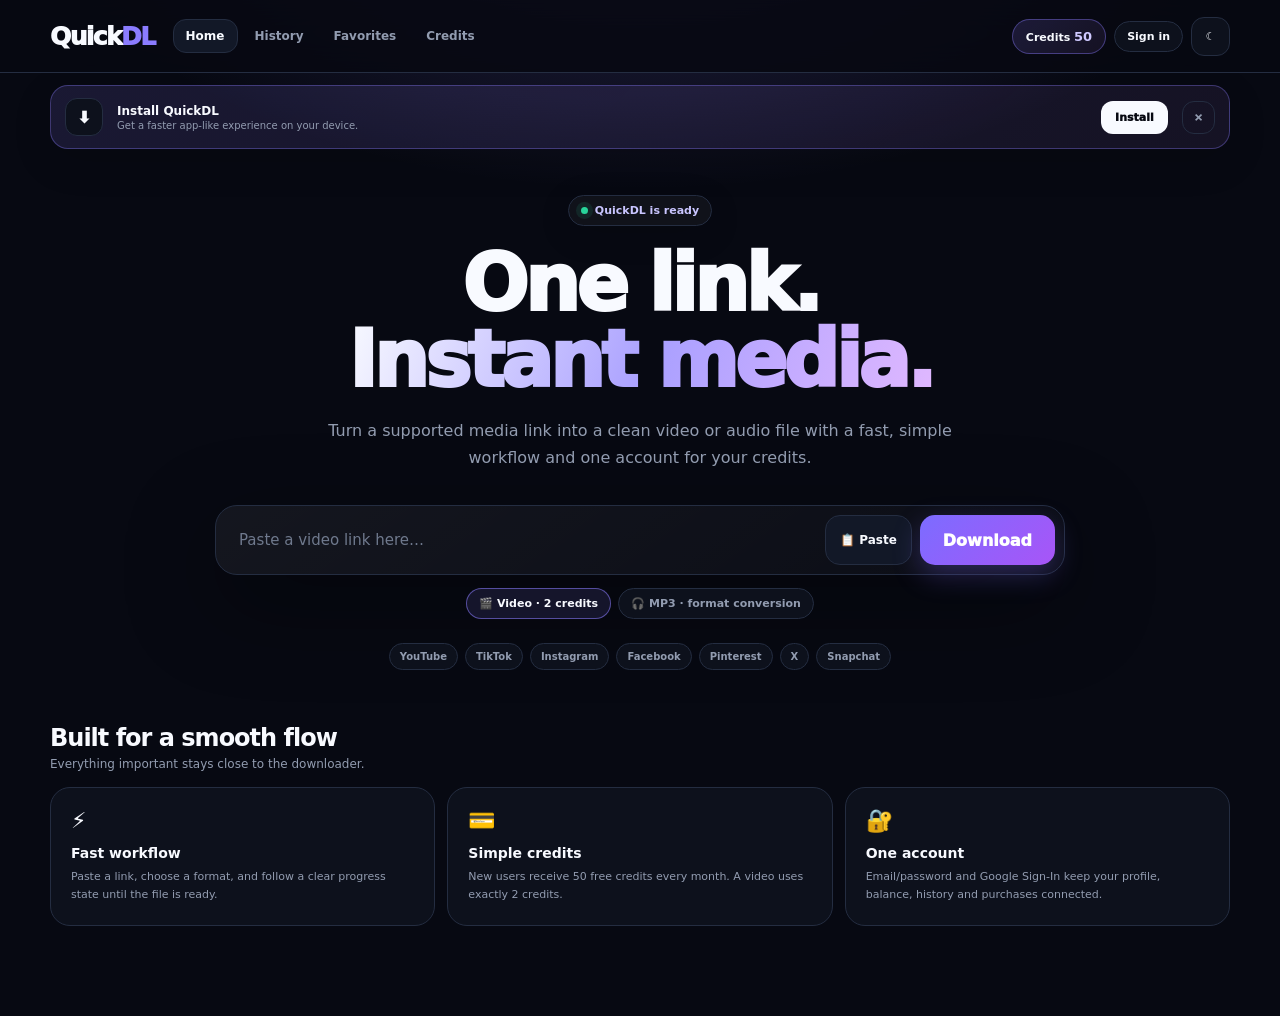
==== static/index.html @ 9063803c "Add files via upload" ====
<!doctype html>
<html lang="en">
<head>
<meta charset="utf-8">
<meta name="viewport" content="width=device-width,initial-scale=1,viewport-fit=cover">
<meta name="theme-color" content="#070912">
<meta name="color-scheme" content="dark light">
<meta name="description" content="QuickDL — fast media downloads with a simple monthly credit system.">
<link rel="manifest" href="/manifest.json"><link rel="icon" href="/static/icon-192.png">
<title>QuickDL — Media, simplified</title>
<style>
:root{--bg:#070912;--surface:#0d111c;--surface2:#121827;--surface3:#182034;--line:#242d41;--text:#f8faff;--muted:#929cb0;--accent:#8b7cff;--accent2:#c084fc;--good:#28d49a;--warn:#f4b740;--bad:#ff647c;--shadow:0 28px 90px rgba(0,0,0,.42);--radius:24px}
:root.light{--bg:#f5f7fc;--surface:#fff;--surface2:#f2f5fa;--surface3:#e8edf6;--line:#dce3ef;--text:#101522;--muted:#68758a;--shadow:0 25px 75px rgba(38,48,75,.13)}
*{box-sizing:border-box}html{scroll-behavior:smooth}body{margin:0;min-height:100vh;background:radial-gradient(900px 500px at 50% -160px,rgba(139,124,255,.28),transparent 70%),var(--bg);color:var(--text);font-family:Inter,ui-sans-serif,system-ui,-apple-system,BlinkMacSystemFont,"Segoe UI",sans-serif}button,input{font:inherit}button{cursor:pointer}a{color:inherit;text-decoration:none}.hidden{display:none!important}.wrap{width:min(1180px,calc(100% - 30px));margin:auto}
.header{position:sticky;top:0;z-index:80;border-bottom:1px solid var(--line);background:color-mix(in srgb,var(--bg) 88%,transparent);backdrop-filter:blur(22px)}.head{height:72px;display:flex;align-items:center;gap:18px}.brand{font-size:25px;font-weight:950;letter-spacing:-1.6px}.brand span{color:var(--accent)}.nav{display:flex;gap:4px}.nav button,.iconbtn{border:1px solid transparent;background:transparent;color:var(--muted);border-radius:13px;padding:9px 12px;font-size:12px;font-weight:850}.nav button:hover,.nav button.active{background:var(--surface2);border-color:var(--line);color:var(--text)}.headright{margin-left:auto;display:flex;align-items:center;gap:8px}.creditpill{border:1px solid rgba(139,124,255,.4);background:linear-gradient(135deg,rgba(139,124,255,.16),rgba(192,132,252,.08));padding:9px 13px;border-radius:999px;font-size:11px;font-weight:900}.creditpill b{font-size:13px;color:#cfc9ff}.accountchip,.theme{border:1px solid var(--line);background:var(--surface);color:var(--text);border-radius:999px;padding:8px 12px;font-size:11px;font-weight:900}.theme{width:39px;height:39px;border-radius:13px;padding:0}.avatar{width:26px;height:26px;border-radius:50%;object-fit:cover;vertical-align:middle;margin-right:5px}.menu{display:none}
main{padding:46px 0 90px}.view{display:none}.view.active{display:block}.hero{text-align:center;max-width:930px;margin:0 auto}.badge{display:inline-flex;align-items:center;gap:7px;padding:8px 12px;border:1px solid var(--line);border-radius:999px;background:rgba(255,255,255,.035);font-size:11px;font-weight:900;color:#c9c5ff;box-shadow:0 8px 35px rgba(0,0,0,.12)}.dot{width:7px;height:7px;border-radius:50%;background:var(--good);box-shadow:0 0 0 5px rgba(40,212,154,.1)}h1{font-size:clamp(43px,7vw,78px);line-height:.98;letter-spacing:-4px;margin:20px 0 18px;font-weight:950}.gradient{background:linear-gradient(110deg,var(--text),#aaa0ff 52%,#e0b8ff);-webkit-background-clip:text;background-clip:text;color:transparent}.hero p{max-width:700px;margin:0 auto;color:var(--muted);font-size:16px;line-height:1.7}.downbox{margin:34px auto 0;padding:9px;border:1px solid var(--line);border-radius:22px;background:linear-gradient(145deg,rgba(255,255,255,.055),rgba(255,255,255,.015));box-shadow:var(--shadow);display:flex;gap:8px;max-width:850px}.url{min-width:0;flex:1;border:0;outline:0;background:transparent;color:var(--text);padding:16px 14px;font-size:15px}.url::placeholder{color:#6f798d}.paste{border:1px solid var(--line);background:var(--surface2);color:var(--text);border-radius:15px;padding:0 14px;font-weight:850;font-size:12px}.download{border:0;color:#fff;border-radius:15px;padding:0 23px;font-weight:950;background:linear-gradient(135deg,#7c6cff,#a855f7);box-shadow:0 10px 28px rgba(124,108,255,.28)}.download:disabled{opacity:.5;cursor:not-allowed}.typebar{display:flex;justify-content:center;gap:7px;margin-top:13px}.type{border:1px solid var(--line);background:var(--surface);color:var(--muted);border-radius:999px;padding:8px 12px;font-size:11px;font-weight:850}.type.active{border-color:rgba(139,124,255,.55);color:var(--text);background:rgba(139,124,255,.12)}.platforms{display:flex;justify-content:center;flex-wrap:wrap;gap:7px;margin-top:24px}.platform{padding:7px 10px;border:1px solid var(--line);border-radius:999px;background:var(--surface);color:var(--muted);font-size:10px;font-weight:850}.announcement,.adcard{max-width:850px;margin:17px auto 0;border:1px solid var(--line);border-radius:18px;padding:13px 15px;background:var(--surface);font-size:12px;color:var(--muted)}.adcard a{font-weight:900;color:var(--accent)}
.status{max-width:850px;margin:22px auto 0;border:1px solid var(--line);background:var(--surface);border-radius:22px;padding:18px;text-align:left}.statusline{display:flex;justify-content:space-between;gap:12px}.statusline b{font-size:13px}.statusline span{color:var(--muted);font-size:11px}.bar{height:7px;background:var(--surface3);border-radius:99px;margin-top:14px;overflow:hidden}.bar i{display:block;height:100%;width:0;background:linear-gradient(90deg,var(--accent),var(--accent2));border-radius:99px;transition:width .3s}.result{max-width:850px;margin:16px auto 0}.resultcard{border:1px solid var(--line);border-radius:24px;background:var(--surface);padding:16px;display:flex;gap:16px;align-items:center;text-align:left}.resultthumb{width:145px;height:95px;border-radius:16px;overflow:hidden;background:var(--surface3);flex:0 0 auto;display:grid;place-items:center;font-weight:950}.resultthumb img{width:100%;height:100%;object-fit:cover}.resultinfo{min-width:0;flex:1}.resultinfo h3{margin:0 0 6px;font-size:15px;white-space:nowrap;overflow:hidden;text-overflow:ellipsis}.meta{color:var(--muted);font-size:11px}.actions{display:flex;flex-wrap:wrap;gap:7px;margin-top:12px}.primary,.secondary,.danger{border-radius:12px;padding:9px 12px;font-size:11px;font-weight:900}.primary{border:0;background:var(--text);color:var(--bg)}.secondary{border:1px solid var(--line);background:var(--surface2);color:var(--text)}.danger{border:1px solid rgba(255,100,124,.25);background:rgba(255,100,124,.08);color:#ff8ca0}
.section{padding-top:38px}.sectionhead,.viewhead{display:flex;align-items:end;justify-content:space-between;gap:16px;margin-bottom:16px}.sectionhead h2,.viewhead h2{margin:0;font-size:24px;letter-spacing:-1px}.sectionhead p,.viewhead p{margin:5px 0 0;color:var(--muted);font-size:12px}.features{display:grid;grid-template-columns:repeat(3,1fr);gap:12px}.feature{border:1px solid var(--line);background:var(--surface);border-radius:20px;padding:20px}.feature .ico{font-size:22px}.feature h3{margin:12px 0 7px;font-size:14px}.feature p{margin:0;color:var(--muted);font-size:11px;line-height:1.65}.viewhead{align-items:center}.clear{border:1px solid var(--line);background:var(--surface);color:var(--text);border-radius:12px;padding:9px 12px;font-size:11px;font-weight:850}.grid{display:grid;grid-template-columns:repeat(2,1fr);gap:12px}.history{border:1px solid var(--line);background:var(--surface);border-radius:19px;padding:11px;display:flex;gap:12px;min-width:0}.thumb{width:115px;height:80px;border-radius:13px;background:var(--surface3);overflow:hidden;display:grid;place-items:center;font-weight:950;flex:0 0 auto}.thumb img{width:100%;height:100%;object-fit:cover}.hbody{min-width:0;flex:1}.htitle{font-size:12px;font-weight:900;white-space:nowrap;overflow:hidden;text-overflow:ellipsis;margin:4px 0 6px}.hactions{display:flex;gap:6px;margin-top:10px}.small{border:1px solid var(--line);background:var(--surface2);color:var(--text);border-radius:9px;padding:7px 9px;font-size:10px;font-weight:850}.empty{border:1px dashed var(--line);border-radius:18px;padding:38px;text-align:center;color:var(--muted);font-size:12px}
.overlay{position:fixed;inset:0;z-index:120;background:rgba(0,0,0,.65);backdrop-filter:blur(12px);display:flex;align-items:center;justify-content:center;padding:18px}.sheet{width:min(760px,100%);max-height:min(90vh,800px);overflow:auto;border:1px solid var(--line);background:var(--surface);border-radius:27px;box-shadow:var(--shadow)}.sheethead{padding:22px 24px;border-bottom:1px solid var(--line);display:flex;justify-content:space-between;gap:15px}.sheethead h2{margin:0;font-size:21px}.sheethead p{margin:5px 0 0;color:var(--muted);font-size:11px}.close{border:1px solid var(--line);background:var(--surface2);color:var(--text);width:36px;height:36px;border-radius:12px;font-size:22px}.sheetbody{padding:22px}.balance{display:flex;justify-content:space-between;gap:15px;border:1px solid rgba(139,124,255,.3);background:linear-gradient(135deg,rgba(139,124,255,.14),rgba(192,132,252,.05));padding:20px;border-radius:20px}.balance small{display:block;color:var(--muted);font-size:10px;font-weight:800}.balance strong{font-size:38px;letter-spacing:-2px}.balright{text-align:right;color:var(--muted);font-size:11px;line-height:1.8}.balright b{color:var(--text)}.packages{display:grid;grid-template-columns:repeat(5,1fr);gap:9px;margin-top:13px}.pkg{border:1px solid var(--line);background:var(--surface2);border-radius:16px;padding:13px;text-align:center;position:relative}.pkg.selected{border-color:var(--accent);box-shadow:0 0 0 2px rgba(139,124,255,.13)}.pkg b{font-size:10px}.pkg .num{font-size:20px;font-weight:950;margin:9px 0 2px}.pkg .price{font-size:12px;color:var(--muted)}.pkg button{margin-top:10px;width:100%;border:0;background:var(--text);color:var(--bg);border-radius:9px;padding:8px;font-size:10px;font-weight:900}.paybox{margin-top:13px;padding:15px;border:1px solid var(--line);border-radius:17px;background:var(--surface2)}.payhint{color:var(--muted);font-size:11px;margin-bottom:10px}.continue{border:0;background:linear-gradient(135deg,#ffc439,#f59e0b);color:#241900;border-radius:12px;padding:11px 15px;font-size:11px;font-weight:950}.activity{margin-top:20px}.activity h3{font-size:13px}.tx{display:flex;justify-content:space-between;border-top:1px solid var(--line);padding:11px 0;color:var(--muted);font-size:10px}.tx b.plus{color:var(--good)}.tx b.minus{color:var(--bad)}
.tabs{display:flex;background:var(--surface2);padding:4px;border-radius:13px;gap:4px}.tabs button{flex:1;border:0;background:transparent;color:var(--muted);border-radius:10px;padding:9px;font-size:11px;font-weight:900}.tabs button.active{background:var(--surface);color:var(--text);box-shadow:0 3px 14px rgba(0,0,0,.12)}.form{margin-top:17px}.field{margin-bottom:11px}.field label{display:block;font-size:10px;font-weight:850;color:var(--muted);margin:0 0 6px}.field input{width:100%;border:1px solid var(--line);background:var(--surface2);color:var(--text);outline:0;border-radius:12px;padding:12px}.field input:focus{border-color:var(--accent)}.formbtn{width:100%;border:0;background:linear-gradient(135deg,#7c6cff,#a855f7);color:#fff;border-radius:12px;padding:12px;font-weight:950}.subrow{display:flex;justify-content:space-between;gap:10px;margin-top:11px}.linkbtn{border:0;background:transparent;color:var(--accent);font-size:10px;font-weight:850}.googlebox{margin-top:16px;padding-top:16px;border-top:1px solid var(--line)}.googlebox>div{display:flex;justify-content:center}.googlehint{text-align:center;color:var(--muted);font-size:10px;margin-top:8px}.accountcard{display:flex;gap:14px;align-items:center;padding:15px;border:1px solid var(--line);background:var(--surface2);border-radius:17px;margin-bottom:14px}.accountpic{width:48px;height:48px;border-radius:50%;object-fit:cover;background:var(--surface3)}.accountname{font-weight:950}.accountmeta{color:var(--muted);font-size:10px;margin-top:3px}.mobilebar{display:none}
.toast{position:fixed;left:50%;bottom:25px;transform:translate(-50%,20px);z-index:300;background:#111827;color:#fff;border:1px solid #2c3850;border-radius:14px;padding:11px 14px;font-size:11px;font-weight:850;box-shadow:var(--shadow);opacity:0;pointer-events:none;transition:.25s}.toast.show{opacity:1;transform:translate(-50%,0)}.toast.error{border-color:rgba(255,100,124,.5)}
@media(max-width:800px){.nav{display:none}.menu{display:block}.head{gap:9px}.brand{font-size:22px}.headright{gap:5px}.creditpill{padding:8px 10px}.accountchip{max-width:110px;overflow:hidden;text-overflow:ellipsis;white-space:nowrap}.wrap{width:min(100% - 20px,700px)}main{padding-top:34px}h1{letter-spacing:-2.8px}.downbox{display:grid;grid-template-columns:1fr auto auto}.url{grid-column:1/-1;padding:14px}.paste,.download{height:45px}.features{grid-template-columns:1fr}.grid{grid-template-columns:1fr}.packages{grid-template-columns:repeat(2,1fr)}.resultcard{align-items:flex-start}.resultthumb{width:105px;height:75px}.mobilebar{display:flex;position:fixed;bottom:0;left:0;right:0;z-index:90;border-top:1px solid var(--line);background:color-mix(in srgb,var(--bg) 94%,transparent);backdrop-filter:blur(18px);padding:8px 7px calc(8px + env(safe-area-inset-bottom));gap:4px}.mobilebar button{flex:1;border:0;background:transparent;color:var(--muted);font-size:9px;font-weight:900;padding:6px 3px;border-radius:10px}.mobilebar button.active{background:var(--surface2);color:var(--text)}}
@media(max-width:430px){.head .creditpill{display:none}.typebar{justify-content:stretch}.type{flex:1}.platforms{gap:5px}.platform{font-size:9px;padding:6px 8px}.balance strong{font-size:31px}.sheetbody{padding:15px}.history{padding:8px}.thumb{width:95px}.resultcard{display:block}.resultthumb{width:100%;height:150px}.resultinfo{margin-top:12px}}

.installbar{position:relative;z-index:70;display:flex;align-items:center;gap:14px;margin:12px auto 0;width:min(1180px,calc(100% - 30px));padding:12px 14px;border:1px solid rgba(139,124,255,.35);border-radius:18px;background:linear-gradient(135deg,rgba(139,124,255,.14),rgba(192,132,252,.08));box-shadow:0 12px 40px rgba(0,0,0,.12);transition:all .25s ease}.installbar .installicon{width:38px;height:38px;border-radius:12px;display:grid;place-items:center;background:var(--surface);border:1px solid var(--line);font-weight:950}.installbar .installcopy{min-width:0;flex:1}.installbar strong{display:block;font-size:12px}.installbar span{display:block;color:var(--muted);font-size:10px;margin-top:2px}.installbar button{border:0;border-radius:12px;padding:10px 14px;background:var(--text);color:var(--bg);font-size:11px;font-weight:950}.installbar .installclose{background:transparent;color:var(--muted);border:1px solid var(--line);padding:9px 11px}.installbar.hidden{display:none!important}@media(max-width:640px){.installbar{margin-top:8px;padding:10px}.installbar .installcopy span{white-space:nowrap;overflow:hidden;text-overflow:ellipsis}.installbar button{padding:9px 11px}}
</style>
</head>
<body>
<header class="header"><div class="wrap head">
  <button class="iconbtn menu" id="menuBtn">☰</button><a class="brand" href="#">Quick<span>DL</span></a>
  <nav class="nav"><button data-view="home" class="active">Home</button><button data-view="history">History</button><button data-view="favorites">Favorites</button><button id="creditsBtn">Credits</button></nav>
  <div class="headright"><div class="creditpill">Credits <b id="topCredits">50</b></div><button class="accountchip" id="accountChip">Sign in</button><button class="theme" id="themeBtn">☾</button></div>
</div></header>
<div id="installBar" class="installbar hidden"><div class="installicon">⬇</div><div class="installcopy"><strong>Install QuickDL</strong><span>Get a faster app-like experience on your device.</span></div><button id="installBtn">Install</button><button class="installclose" id="installClose" aria-label="Close">×</button></div>
<main class="wrap">
<section class="view active" id="homeView">
  <div class="hero">
    <div class="badge"><i class="dot"></i> QuickDL is ready</div>
    <h1>One link.<br><span class="gradient">Instant media.</span></h1>
    <p>Turn a supported media link into a clean video or audio file with a fast, simple workflow and one account for your credits.</p>
    <div class="downbox"><input id="url" class="url" type="url" name="media_url" inputmode="url" autocomplete="url" autocapitalize="none" autocorrect="off" spellcheck="false" enterkeyhint="go" placeholder="Paste a video link here…"><button class="paste" id="pasteBtn">📋 Paste</button><button class="download" id="download">Download</button></div>
    <div class="typebar"><button class="type active" data-kind="video">🎬 Video · 2 credits</button><button class="type" data-kind="audio">🎧 MP3 · format conversion</button></div>
    <div class="platforms"><span class="platform">YouTube</span><span class="platform">TikTok</span><span class="platform">Instagram</span><span class="platform">Facebook</span><span class="platform">Pinterest</span><span class="platform">X</span><span class="platform">Snapchat</span></div>
    <div id="announcement" class="announcement hidden"></div><div id="adCard" class="adcard hidden"><span id="adText"></span> <a id="adLink" target="_blank" rel="noopener">Learn more</a></div>
  </div>
  <div id="status" class="status hidden"><div class="statusline"><b id="statusTitle">Preparing</b><span id="statusText">Starting…</span></div><div class="bar"><i id="statusBar"></i></div></div><div id="result" class="result"></div>
  <div class="section"><div class="sectionhead"><div><h2>Built for a smooth flow</h2><p>Everything important stays close to the downloader.</p></div></div><div class="features"><article class="feature"><div class="ico">⚡</div><h3>Fast workflow</h3><p>Paste a link, choose a format, and follow a clear progress state until the file is ready.</p></article><article class="feature"><div class="ico">💳</div><h3>Simple credits</h3><p>New users receive 50 free credits every month. A video uses exactly 2 credits.</p></article><article class="feature"><div class="ico">🔐</div><h3>One account</h3><p>Email/password and Google Sign-In keep your profile, balance, history and purchases connected.</p></article></div></div>
</section>
<section class="view" id="historyView"><div class="viewhead"><div><h2>History</h2><p>Your recent completed downloads.</p></div><button class="clear" id="clearHistory">Clear history</button></div><div id="historyList"></div></section>
<section class="view" id="favoritesView"><div class="viewhead"><div><h2>Favorites</h2><p>Keep your favorite completed media one tap away.</p></div></div><div id="favoritesList"></div></section>
</main>
<nav class="mobilebar"><button data-view="home" class="active">⌂<br>Home</button><button data-view="history">◷<br>History</button><button data-view="favorites">★<br>Favorites</button><button id="mobileCredits">◈<br>Credits</button><button id="mobileAccount">◎<br>Account</button></nav>
<div id="creditsOverlay" class="overlay hidden"><div class="sheet"><div class="sheethead"><div><h2>Credits</h2><p>50 free credits renew automatically each month.</p></div><button class="close" id="creditsClose">×</button></div><div class="sheetbody"><div class="balance"><div><small>Available</small><strong id="modalBalance">50</strong></div><div class="balright">Monthly free <b id="monthlyBalance">50</b><br>Video cost <b id="videoCost">2</b></div></div><div class="packages" id="packageGrid"></div><div class="paybox"><div class="payhint" id="paymentHint">Choose a package to add purchased credits.</div><button id="paypalPayBtn" class="continue" disabled>Continue with PayPal</button><div id="paypalButtons"></div></div><div class="activity"><h3>Recent activity</h3><div id="txList"></div></div></div></div></div>
<div id="accountOverlay" class="overlay hidden"><div class="sheet"><div class="sheethead"><div><h2>Account</h2><p>Keep your identity, credits, history and purchases connected.</p></div><button class="close" id="accountClose">×</button></div><div class="sheetbody">
  <div id="accountLogged" class="hidden"><div class="accountcard"><img id="accountPic" class="accountpic"><div><div id="accountName" class="accountname">QuickDL User</div><div id="accountMeta" class="accountmeta"></div></div></div><button class="formbtn" id="logoutBtn">Sign out</button></div>
  <div id="accountAuth"><div class="tabs"><button class="active" data-tab="login">Sign in</button><button data-tab="signup">Create account</button></div>
    <div id="loginForm" class="form"><div class="field"><label>Email</label><input id="loginEmail" type="email" autocomplete="email"></div><div class="field"><label>Password</label><input id="loginPassword" type="password" autocomplete="current-password"></div><button class="formbtn" id="loginSubmit">Sign in</button><div class="subrow"><button class="linkbtn" id="forgotOpen">Forgot password?</button><button class="linkbtn" data-tab="signup">Create account</button></div></div>
    <div id="signupForm" class="form hidden"><div class="field"><label>Name</label><input id="signupName" autocomplete="name"></div><div class="field"><label>Email</label><input id="signupEmail" type="email" autocomplete="email"></div><div class="field"><label>Password · 8+ characters</label><input id="signupPassword" type="password" autocomplete="new-password"></div><button class="formbtn" id="signupSubmit">Create account</button><div class="subrow"><button class="linkbtn" data-tab="login">Already have an account?</button></div></div>
    <div id="verifyForm" class="form hidden"><div class="field"><label>Email</label><input id="verifyEmail" type="email" autocomplete="email"></div><div class="field"><label>6-digit verification code</label><input id="verifyCode" inputmode="numeric" autocomplete="one-time-code"></div><button class="formbtn" id="verifySubmit">Verify email</button><div class="subrow"><button class="linkbtn" id="resendSignup">Send a new code</button><button class="linkbtn" data-tab="login">Back to sign in</button></div></div>
    <div id="forgotForm" class="form hidden"><div class="field"><label>Email</label><input id="forgotEmail" type="email" autocomplete="email"></div><button class="formbtn" id="forgotSubmit">Send reset code</button><div class="subrow"><button class="linkbtn" id="showReset">I have a reset code</button><button class="linkbtn" data-tab="login">Back</button></div></div>
    <div id="resetForm" class="form hidden"><div class="field"><label>6-digit reset code</label><input id="resetCode" inputmode="numeric" autocomplete="one-time-code"></div><div class="field"><label>New password</label><input id="resetPassword" type="password" autocomplete="new-password"></div><button class="formbtn" id="resetSubmit">Reset password</button></div>
    <div class="googlebox"><div id="googleButton"></div><div id="googleHint" class="googlehint">Google Sign-In will appear here when enabled.</div></div>
  </div>
</div></div></div>
<div class="toast" id="toast"></div>
<script>
const $=s=>document.querySelector(s), $$=s=>[...document.querySelectorAll(s)];
let configData={}, account=null, kind='video', selectedPackage=null, paypalSdkPromise=null;
let favorites=new Set(JSON.parse(localStorage.getItem('quickdl_favorites')||'[]'));
function toast(msg,type=''){const t=$('#toast');t.textContent=msg;t.className='toast show '+type;clearTimeout(window.__toast);window.__toast=setTimeout(()=>t.className='toast',3600)}
function esc(v){return String(v??'').replace(/[&<>"']/g,c=>({'&':'&amp;','<':'&lt;','>':'&gt;','"':'&quot;',"'":'&#39;'}[c]))}
function apiError(d){if(typeof d==='string')return d;if(d?.detail){if(typeof d.detail==='string')return d.detail;if(d.detail.message)return d.detail.message}if(d?.error==='internal_error'||d?.error==='credit_account_unavailable'||d?.error==='ACCOUNT_UNAVAILABLE')return d?.reference?'Something went wrong. Please try again. Reference: '+esc(d.reference):'Something went wrong. Please try again.';return d?.message||'Something went wrong. Please try again.'}
async function api(url,opt={}){const headers=new Headers(opt.headers||{});const visitor=localStorage.getItem('quickdl_visitor');if(visitor && /^[a-f0-9]{32}$/.test(visitor))headers.set('X-QuickDL-Visitor',visitor);const o={credentials:'include',...opt,headers};const r=await fetch(url,o);let d={};try{d=await r.json()}catch{}if(!r.ok)throw new Error(apiError(d));return d}
function setView(v){$$('.view').forEach(x=>x.classList.toggle('active',x.id===v+'View'));$$('[data-view]').forEach(x=>x.classList.toggle('active',x.dataset.view===v));location.hash=v==='home'?'':v;window.scrollTo({top:0,behavior:'smooth'});if(v==='history')loadHistory();if(v==='favorites')loadFavorites()}
$$('[data-view]').forEach(b=>b.onclick=()=>setView(b.dataset.view));
$('#menuBtn').onclick=()=>toast('Use the navigation buttons below.');
$('#themeBtn').onclick=()=>{document.documentElement.classList.toggle('light');localStorage.setItem('quickdl_theme',document.documentElement.classList.contains('light')?'light':'dark');$('#themeBtn').textContent=document.documentElement.classList.contains('light')?'☀':'☾'};
if(localStorage.getItem('quickdl_theme')==='light'){document.documentElement.classList.add('light');$('#themeBtn').textContent='☀'}
$$('.type').forEach(b=>b.onclick=()=>{$$('.type').forEach(x=>x.classList.remove('active'));b.classList.add('active');kind=b.dataset.kind});
$('#pasteBtn').onclick=async()=>{try{const text=await navigator.clipboard.readText();$('#url').value=text;toast(text?'Link pasted.':'Clipboard is empty.',text?'':'error')}catch{toast('Clipboard permission is unavailable. Long-press the box and choose Paste.','error')}};
function status(title,text,pct){$('#status').classList.remove('hidden');$('#statusTitle').textContent=title;$('#statusText').textContent=text;$('#statusBar').style.width=Math.max(0,Math.min(100,pct))+'%'}
function renderResult(x){$('#result').innerHTML='<div class="resultcard"><div class="resultthumb">'+(x.thumbnail?'<img src="'+esc(x.thumbnail)+'">':'QuickDL')+'</div><div class="resultinfo"><h3>'+esc(x.title||'Your media')+'</h3><div class="meta">'+esc(x.platform||'media')+' · '+esc((x.kind||kind).toUpperCase())+'</div><div class="actions"><a class="primary" href="'+esc(x.download_url)+'" download>Save file</a><a class="secondary" href="'+esc(x.preview_url||x.download_url)+'" target="_blank">Preview</a><button class="secondary" id="favoriteResult">'+(favorites.has(x.job_id)?'★ Saved':'☆ Favorite')+'</button><button class="secondary" id="newDownload">New download</button></div></div></div>';$('#favoriteResult').onclick=()=>{favorites.has(x.job_id)?favorites.delete(x.job_id):favorites.add(x.job_id);localStorage.setItem('quickdl_favorites',JSON.stringify([...favorites]));renderResult(x)};$('#newDownload').onclick=()=>{$('#url').focus();$('#result').innerHTML='';status('Ready','Paste another link to continue.',0)}}
async function startDownload(){const url=$('#url').value.trim();if(!url)return toast('Paste a media link first.','error');const btn=$('#download');btn.disabled=true;$('#result').innerHTML='';status('Checking account','Preparing your download…',5);try{const a=await loadAccount();if(kind==='video'&&!a.unlimited&&Number(a.credits||0)<Number(a.video_cost||2)){await loadPackages();$('#creditsOverlay').classList.remove('hidden');status('Credits needed','Add credits to continue.',100);return}status('Starting','Creating your download job…',12);const d=await api('/api/download',{method:'POST',headers:{'Content-Type':'application/json'},body:JSON.stringify({url,kind})});for(let i=0;i<360;i++){await new Promise(r=>setTimeout(r,900));const st=await api('/api/download/'+encodeURIComponent(d.job_id)+'?ts='+Date.now(),{cache:'no-store'});if(st.status==='completed'){status('Ready','Your file is ready.',100);renderResult(st);await loadAccount();loadHistory();return}if(st.status==='failed')throw new Error(st.error||'The download could not be completed.');status(st.status==='downloading'?'Downloading':'Queued',st.status==='downloading'?'Fetching and processing your media…':'Waiting for the download worker…',Math.min(96,18+Math.floor(i/4)))}throw new Error('This download is taking longer than expected. Check History and try again.')}catch(e){status('Could not finish',e.message,100);toast(e.message,'error')}finally{btn.disabled=false}}
$('#download').onclick=startDownload;$('#url').addEventListener('keydown',e=>{if(e.key==='Enter')startDownload()});
function relative(iso){try{const d=new Date(iso),s=(Date.now()-d)/1000;if(s<60)return 'just now';if(s<3600)return Math.floor(s/60)+'m ago';if(s<86400)return Math.floor(s/3600)+'h ago';return Math.floor(s/86400)+'d ago'}catch{return ''}}
async function loadHistory(){try{const d=await api('/api/history?ts='+Date.now(),{cache:'no-store'});const items=d.items||[];$('#historyList').innerHTML=items.length?'<div class="grid">'+items.map(x=>'<article class="history"><div class="thumb">'+(x.thumbnail?'<img src="'+esc(x.thumbnail)+'">':'QD')+'</div><div class="hbody"><div class="htitle">'+esc(x.title)+'</div><div class="meta">'+esc(x.platform)+' · '+relative(x.created_at)+'</div><div class="hactions"><a class="small" href="'+esc(x.download_url)+'" download>Save</a><button class="small" onclick="openHistory(\''+esc(x.job_id)+'\')">Open</button><button class="small" onclick="toggleFav(\''+esc(x.job_id)+'\')">'+(favorites.has(x.job_id)?'★':'☆')+'</button></div></div></article>').join('')+'</div>':'<div class="empty">No completed downloads yet.</div>'}catch{$('#historyList').innerHTML='<div class="empty">History is temporarily unavailable.</div>'}}
async function loadFavorites(){try{const d=await api('/api/history?ts='+Date.now(),{cache:'no-store'});const items=(d.items||[]).filter(x=>favorites.has(x.job_id));$('#favoritesList').innerHTML=items.length?'<div class="grid">'+items.map(x=>'<article class="history"><div class="thumb">'+(x.thumbnail?'<img src="'+esc(x.thumbnail)+'">':'QD')+'</div><div class="hbody"><div class="htitle">'+esc(x.title)+'</div><div class="meta">'+esc(x.platform)+' · '+relative(x.created_at)+'</div><div class="hactions"><a class="small" href="'+esc(x.download_url)+'" download>Save</a><button class="small" onclick="openHistory(\''+esc(x.job_id)+'\')">Open</button><button class="small" onclick="toggleFav(\''+esc(x.job_id)+'\')">★ Remove</button></div></div></article>').join('')+'</div>':'<div class="empty">No favorites yet.</div>'}catch{$('#favoritesList').innerHTML='<div class="empty">Favorites are temporarily unavailable.</div>'}}
function toggleFav(id){favorites.has(id)?favorites.delete(id):favorites.add(id);localStorage.setItem('quickdl_favorites',JSON.stringify([...favorites]));loadHistory();loadFavorites()}
async function openHistory(id){try{const d=await api('/api/download/'+encodeURIComponent(id));if(d.status!=='completed')throw new Error(d.error||'File unavailable');setView('home');renderResult(d)}catch(e){toast(e.message,'error')}}
$('#clearHistory').onclick=async()=>{if(!confirm('Clear your history?'))return;try{await api('/api/history',{method:'DELETE'});loadHistory();toast('History cleared.')}catch(e){toast(e.message,'error')}};
async function loadAccount(){try{account=await api('/api/account?ts='+Date.now(),{cache:'no-store'});$('#topCredits').textContent=account.unlimited?'∞':Number(account.credits??0).toLocaleString();$('#modalBalance').textContent=account.unlimited?'∞':Number(account.credits??0).toLocaleString();$('#monthlyBalance').textContent=Number(account.monthly_free||50).toLocaleString();$('#videoCost').textContent=Number(account.video_cost||2);if(account.authenticated){$('#accountChip').innerHTML=(account.google_picture?'<img class="avatar" src="'+esc(account.google_picture)+'">':'')+esc(account.display_name||'Account');$('#accountLogged').classList.remove('hidden');$('#accountAuth').classList.add('hidden');$('#accountName').textContent=account.display_name||'QuickDL User';$('#accountMeta').textContent=(account.email||account.google_email||'')+' · ID '+account.user_code;$('#accountPic').src=account.google_picture||'/static/icon-192.png'}else{$('#accountChip').textContent='Sign in';$('#accountLogged').classList.add('hidden');$('#accountAuth').classList.remove('hidden')}return account}catch(e){throw e}}
async function openAccount(){try{await loadAccount();$('#accountOverlay').classList.remove('hidden');renderGoogle()}catch(e){toast(e.message||'Something went wrong. Please try again.','error')}}
$('#accountChip').onclick=openAccount;$('#mobileAccount').onclick=openAccount;$('#accountClose').onclick=()=>$('#accountOverlay').classList.add('hidden');$('#accountOverlay').onclick=e=>{if(e.target.id==='accountOverlay')e.currentTarget.classList.add('hidden')};
$('#logoutBtn').onclick=async()=>{const b=$('#logoutBtn');b.disabled=true;try{await api('/api/auth/logout',{method:'POST'});}catch(e){console.warn('logout',e)}finally{localStorage.removeItem('quickdl_visitor');account=null;$('#accountOverlay').classList.add('hidden');b.disabled=false;location.reload()}};
function switchTab(tab){$$('.tabs button').forEach(x=>x.classList.toggle('active',x.dataset.tab===tab));['loginForm','signupForm','verifyForm','forgotForm','resetForm'].forEach(x=>$('#'+x).classList.add('hidden'));$('#'+(tab==='login'?'loginForm':tab==='signup'?'signupForm':tab+'Form')).classList.remove('hidden')}
$$('[data-tab]').forEach(b=>b.onclick=()=>switchTab(b.dataset.tab));
$('#signupSubmit').onclick=async()=>{try{const d=await api('/api/auth/signup/request',{method:'POST',headers:{'Content-Type':'application/json'},body:JSON.stringify({name:$('#signupName').value,email:$('#signupEmail').value,password:$('#signupPassword').value})});$('#verifyEmail').value=$('#signupEmail').value;switchTab('verify');toast(d.message)}catch(e){toast(e.message,'error')}};
$('#verifySubmit').onclick=async()=>{try{const d=await api('/api/auth/signup/verify',{method:'POST',headers:{'Content-Type':'application/json'},body:JSON.stringify({email:$('#verifyEmail').value,code:$('#verifyCode').value})});localStorage.setItem('quickdl_visitor',d.visitor_id);await loadAccount();$('#accountOverlay').classList.add('hidden');toast(d.welcome_email_sent?'Email verified — welcome email sent.':'Email verified successfully.')}catch(e){toast(e.message,'error')}};
$('#resendSignup').onclick=()=>{$('#signupEmail').value=$('#verifyEmail').value;$('#signupSubmit').click()};
$('#loginSubmit').onclick=async()=>{try{const d=await api('/api/auth/login',{method:'POST',headers:{'Content-Type':'application/json'},body:JSON.stringify({email:$('#loginEmail').value,password:$('#loginPassword').value})});localStorage.setItem('quickdl_visitor',d.visitor_id);await loadAccount();$('#accountOverlay').classList.add('hidden');toast('Signed in successfully.')}catch(e){toast(e.message,'error')}};
$('#forgotOpen').onclick=()=>{$('#forgotEmail').value=$('#loginEmail').value;switchTab('forgot')};$('#forgotSubmit').onclick=async()=>{try{const d=await api('/api/auth/forgot',{method:'POST',headers:{'Content-Type':'application/json'},body:JSON.stringify({email:$('#forgotEmail').value})});toast(d.message)}catch(e){toast(e.message,'error')}};$('#showReset').onclick=()=>{$('#resetCode').value='';switchTab('reset')};$('#resetSubmit').onclick=async()=>{try{const d=await api('/api/auth/reset',{method:'POST',headers:{'Content-Type':'application/json'},body:JSON.stringify({email:$('#forgotEmail').value,code:$('#resetCode').value,password:$('#resetPassword').value})});localStorage.setItem('quickdl_visitor',d.visitor_id);await loadAccount();$('#accountOverlay').classList.add('hidden');toast('Password reset successfully.')}catch(e){toast(e.message,'error')}};
function renderGoogle(){const c=configData;if(!c?.google_login_enabled||!c.google_client_id){$('#googleButton').innerHTML='';$('#googleHint').textContent='Google Sign-In is currently unavailable.';return}if(window.google?.accounts?.id){window.google.accounts.id.initialize({client_id:c.google_client_id,callback:onGoogle,auto_select:false,cancel_on_tap_outside:true});$('#googleButton').innerHTML='';window.google.accounts.id.renderButton($('#googleButton'),{theme:document.documentElement.classList.contains('light')?'outline':'filled_black',size:'large',shape:'pill',text:'signin_with',width:300});return}if(!window.__g){window.__g=new Promise((res,rej)=>{const s=document.createElement('script');s.src='https://accounts.google.com/gsi/client';s.async=true;s.defer=true;s.onload=res;s.onerror=()=>rej(new Error('Google Sign-In could not load.'));document.head.appendChild(s)})}window.__g.then(renderGoogle).catch(e=>$('#googleHint').textContent=e.message)}
async function onGoogle(r){try{const d=await api('/api/auth/google',{method:'POST',headers:{'Content-Type':'application/json'},body:JSON.stringify({credential:r.credential})});localStorage.setItem('quickdl_visitor',d.visitor_id);await loadAccount();$('#accountOverlay').classList.add('hidden');toast(d.welcome_email_sent?'Google connected — welcome email sent.':'Google connected successfully.')}catch(e){toast(e.message,'error')}}
$('#creditsBtn').onclick=async()=>{try{await loadAccount();await loadPackages();await loadTransactions();$('#creditsOverlay').classList.remove('hidden')}catch(e){toast(e.message||'Something went wrong. Please try again.','error')}};$('#mobileCredits').onclick=$('#creditsBtn').onclick;$('#creditsClose').onclick=()=>$('#creditsOverlay').classList.add('hidden');$('#creditsOverlay').onclick=e=>{if(e.target.id==='creditsOverlay')e.currentTarget.classList.add('hidden')};
async function loadPackages(){try{const d=await api('/api/credits/packages');window.__packages=d.packages||[];$('#packageGrid').innerHTML=window.__packages.map(p=>'<div class="pkg" data-id="'+esc(p.id)+'"><b>'+esc(p.name)+'</b><div class="num">'+Number(p.credits).toLocaleString()+'</div><div class="price">$'+esc(p.price)+'</div><button onclick="selectPackage(\''+esc(p.id)+'\')">Choose</button></div>').join('')}catch{$('#packageGrid').innerHTML='<div class="empty">Packages could not be loaded.</div>'}}
function selectPackage(id){selectedPackage=id;$$('.pkg').forEach(x=>x.classList.toggle('selected',x.dataset.id===id));const p=window.__packages.find(x=>x.id===id);$('#paypalPayBtn').disabled=false;$('#paymentHint').textContent=p.name+' · '+Number(p.credits).toLocaleString()+' credits · $'+p.price}
async function loadTransactions(){try{const d=await api('/api/credits/transactions?limit=10');$('#txList').innerHTML=(d.items||[]).map(x=>'<div class="tx"><span>'+esc(x.type)+' · '+(x.created_at?new Date(x.created_at).toLocaleString():'')+'</span><b class="'+(x.credits>=0?'plus':'minus')+'">'+(x.credits>=0?'+':'')+x.credits+'</b></div>').join('')||'<div class="empty">No activity yet.</div>'}catch{$('#txList').innerHTML='<div class="empty">No activity yet.</div>'}}
async function pay(){if(!selectedPackage)return;const b=$('#paypalPayBtn');b.disabled=true;try{const c=configData;if(!c?.paypal_live_ready)throw new Error('Payments are temporarily unavailable. Please try again later.');if(!paypalSdkPromise)paypalSdkPromise=new Promise((res,rej)=>{if(window.paypal)return res();const s=document.createElement('script');s.src='https://www.paypal.com/sdk/js?client-id='+encodeURIComponent(c.paypal_client_id)+'&currency='+encodeURIComponent(c.currency||'USD')+'&intent=capture&components=buttons';s.onload=res;s.onerror=()=>rej(new Error('PayPal could not load.'));document.head.appendChild(s)});await paypalSdkPromise;$('#paypalButtons').innerHTML='';b.classList.add('hidden');window.paypal.Buttons({style:{layout:'vertical',shape:'rect',label:'paypal'},createOrder:()=>api('/paypal-api/checkout/orders/create',{method:'POST',headers:{'Content-Type':'application/json'},body:JSON.stringify({package_id:selectedPackage})}).then(x=>x.id),onApprove:data=>api('/paypal-api/checkout/orders/'+encodeURIComponent(data.orderID)+'/capture',{method:'POST'}).then(async()=>{await loadAccount();await loadTransactions();toast('Payment completed — credits added.');setTimeout(()=>$('#creditsOverlay').classList.add('hidden'),700)}).catch(e=>toast(e.message,'error')),onCancel:()=>{b.classList.remove('hidden');b.disabled=false},onError:e=>{console.error(e);b.classList.remove('hidden');b.disabled=false;toast('PayPal checkout failed.','error')}}).render('#paypalButtons')}catch(e){b.disabled=false;toast(e.message,'error')}}$('#paypalPayBtn').onclick=pay;
async function config(){configData=await api('/api/public-config?ts='+Date.now(),{cache:'no-store'});if(configData.announcement_enabled&&configData.announcement){$('#announcement').textContent=configData.announcement;$('#announcement').classList.remove('hidden')}if(configData.ads_enabled&&configData.ads_text){$('#adText').textContent=configData.ads_text;$('#adLink').textContent=configData.ads_button_text||'Learn more';if(/^https?:\/\//i.test(configData.ads_url||''))$('#adLink').href=configData.ads_url;else $('#adLink').classList.add('hidden');$('#adCard').classList.remove('hidden')}renderGoogle()}
(async()=>{try{await config()}catch(e){console.error('config',e)}try{await loadAccount()}catch(e){console.error('account bootstrap',e);$('#accountChip').textContent='Sign in'}try{await loadHistory()}catch(e){console.error('history',e)}const h=location.hash.slice(1);if(['history','favorites'].includes(h))setView(h)})();

let deferredInstall=null;
function isInstalled(){return window.matchMedia('(display-mode: standalone)').matches||window.navigator.standalone===true||document.referrer.startsWith('android-app://')}
function showInstall(){if(isInstalled()){$('#installBar').classList.add('hidden');return}$('#installBar').classList.remove('hidden')}
window.addEventListener('beforeinstallprompt',e=>{e.preventDefault();deferredInstall=e;showInstall()});
window.addEventListener('appinstalled',()=>{deferredInstall=null;$('#installBar').classList.add('hidden');toast('QuickDL installed successfully.')});
$('#installBtn').onclick=async()=>{if(deferredInstall){deferredInstall.prompt();try{await deferredInstall.userChoice}catch{}deferredInstall=null;return}toast('Use your browser menu and choose “Add to Home screen” to install.')}
$('#installClose').onclick=()=>$('#installBar').classList.add('hidden');
if(!isInstalled())showInstall();
if('serviceWorker' in navigator)navigator.serviceWorker.register('/sw.js').catch(e=>console.warn('service worker',e));
</script>
</body></html>
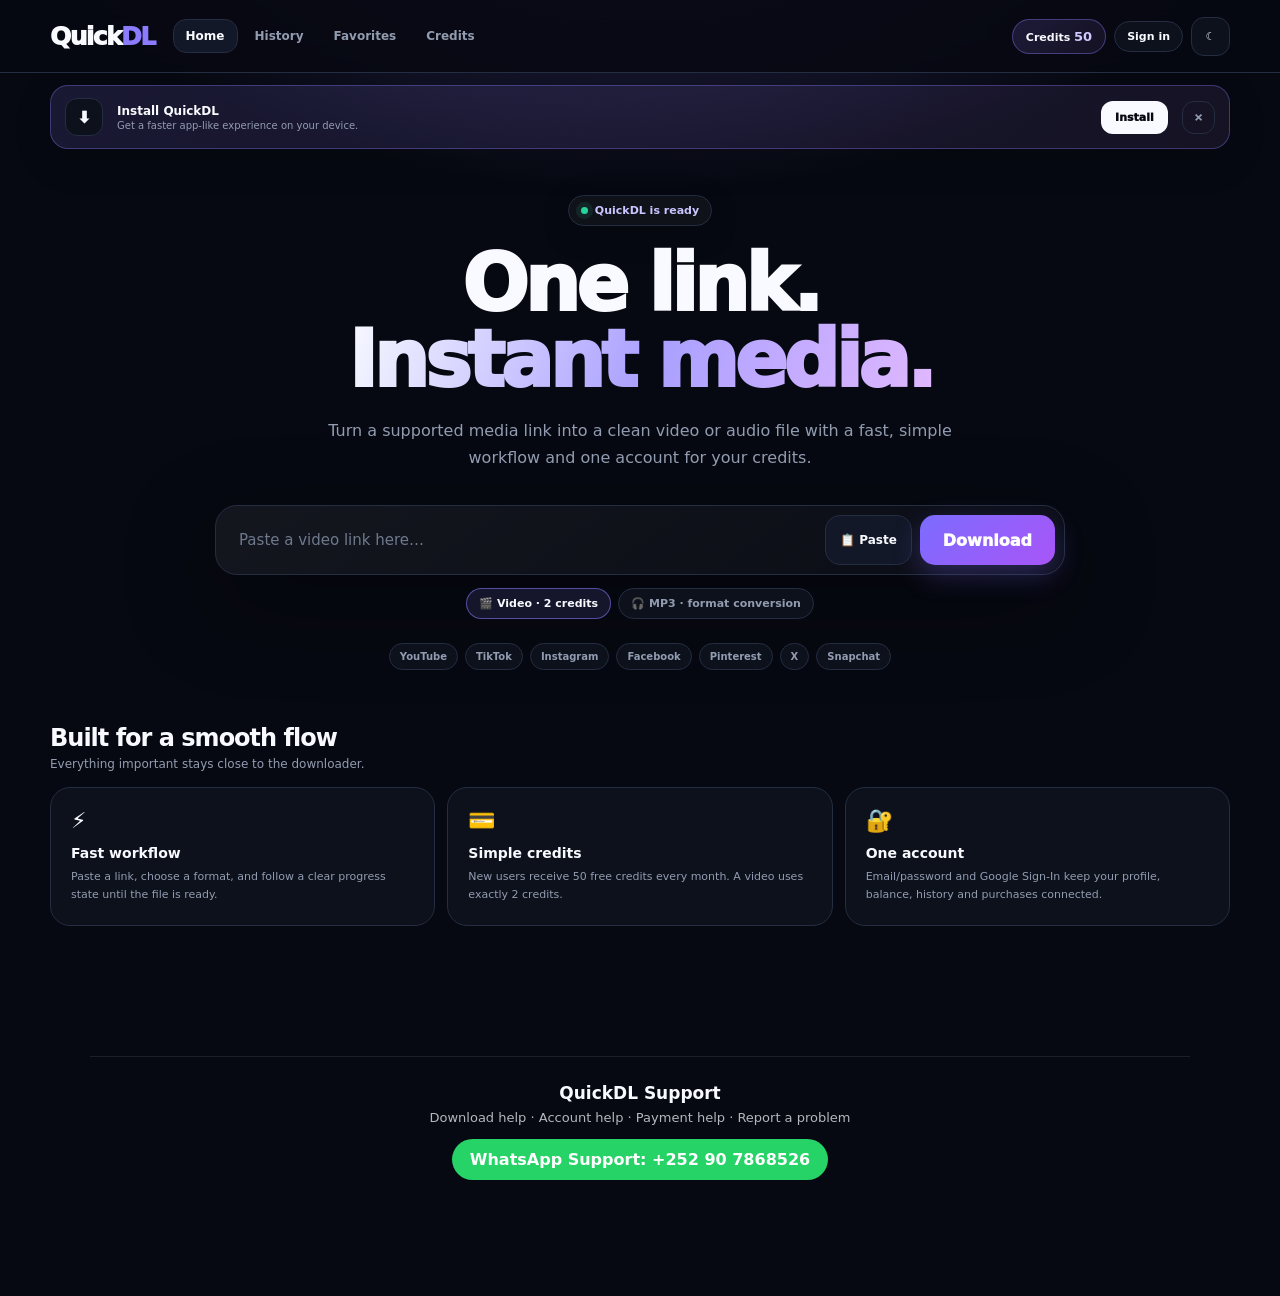
==== commit 7b420267: "Add files via upload" ====
--- a/static/index.html
+++ b/static/index.html
@@ -80,7 +80,7 @@
 $('#pasteBtn').onclick=async()=>{try{const text=await navigator.clipboard.readText();$('#url').value=text;toast(text?'Link pasted.':'Clipboard is empty.',text?'':'error')}catch{toast('Clipboard permission is unavailable. Long-press the box and choose Paste.','error')}};
 function status(title,text,pct){$('#status').classList.remove('hidden');$('#statusTitle').textContent=title;$('#statusText').textContent=text;$('#statusBar').style.width=Math.max(0,Math.min(100,pct))+'%'}
 function renderResult(x){$('#result').innerHTML='<div class="resultcard"><div class="resultthumb">'+(x.thumbnail?'<img src="'+esc(x.thumbnail)+'">':'QuickDL')+'</div><div class="resultinfo"><h3>'+esc(x.title||'Your media')+'</h3><div class="meta">'+esc(x.platform||'media')+' · '+esc((x.kind||kind).toUpperCase())+'</div><div class="actions"><a class="primary" href="'+esc(x.download_url)+'" download>Save file</a><a class="secondary" href="'+esc(x.preview_url||x.download_url)+'" target="_blank">Preview</a><button class="secondary" id="favoriteResult">'+(favorites.has(x.job_id)?'★ Saved':'☆ Favorite')+'</button><button class="secondary" id="newDownload">New download</button></div></div></div>';$('#favoriteResult').onclick=()=>{favorites.has(x.job_id)?favorites.delete(x.job_id):favorites.add(x.job_id);localStorage.setItem('quickdl_favorites',JSON.stringify([...favorites]));renderResult(x)};$('#newDownload').onclick=()=>{$('#url').focus();$('#result').innerHTML='';status('Ready','Paste another link to continue.',0)}}
-async function startDownload(){const url=$('#url').value.trim();if(!url)return toast('Paste a media link first.','error');const btn=$('#download');btn.disabled=true;$('#result').innerHTML='';status('Checking account','Preparing your download…',5);try{const a=await loadAccount();if(kind==='video'&&!a.unlimited&&Number(a.credits||0)<Number(a.video_cost||2)){await loadPackages();$('#creditsOverlay').classList.remove('hidden');status('Credits needed','Add credits to continue.',100);return}status('Starting','Creating your download job…',12);const d=await api('/api/download',{method:'POST',headers:{'Content-Type':'application/json'},body:JSON.stringify({url,kind})});for(let i=0;i<360;i++){await new Promise(r=>setTimeout(r,900));const st=await api('/api/download/'+encodeURIComponent(d.job_id)+'?ts='+Date.now(),{cache:'no-store'});if(st.status==='completed'){status('Ready','Your file is ready.',100);renderResult(st);await loadAccount();loadHistory();return}if(st.status==='failed')throw new Error(st.error||'The download could not be completed.');status(st.status==='downloading'?'Downloading':'Queued',st.status==='downloading'?'Fetching and processing your media…':'Waiting for the download worker…',Math.min(96,18+Math.floor(i/4)))}throw new Error('This download is taking longer than expected. Check History and try again.')}catch(e){status('Could not finish',e.message,100);toast(e.message,'error')}finally{btn.disabled=false}}
+async function startDownload(){const url=$('#url').value.trim();if(!url)return toast('Paste a media link first.','error');const btn=$('#download');btn.disabled=true;$('#result').innerHTML='';status('Checking account','Preparing your download…',5);try{const a=await loadAccount();if(!a.free_mode&&kind==='video'&&!a.unlimited&&Number(a.credits||0)<Number(a.video_cost||2)){await loadPackages();$('#creditsOverlay').classList.remove('hidden');status('Credits needed','Add credits to continue.',100);return}status('Starting','Creating your download job…',12);const d=await api('/api/download',{method:'POST',headers:{'Content-Type':'application/json'},body:JSON.stringify({url,kind})});for(let i=0;i<360;i++){await new Promise(r=>setTimeout(r,900));const st=await api('/api/download/'+encodeURIComponent(d.job_id)+'?ts='+Date.now(),{cache:'no-store'});if(st.status==='completed'){status('Ready','Your file is ready.',100);renderResult(st);await loadAccount();loadHistory();return}if(st.status==='failed')throw new Error(st.error||'The download could not be completed.');status(st.status==='downloading'?'Downloading':'Queued',st.status==='downloading'?'Fetching and processing your media…':'Waiting for the download worker…',Math.min(96,18+Math.floor(i/4)))}throw new Error('This download is taking longer than expected. Check History and try again.')}catch(e){status('Could not finish',e.message,100);toast(e.message,'error')}finally{btn.disabled=false}}
 $('#download').onclick=startDownload;$('#url').addEventListener('keydown',e=>{if(e.key==='Enter')startDownload()});
 function relative(iso){try{const d=new Date(iso),s=(Date.now()-d)/1000;if(s<60)return 'just now';if(s<3600)return Math.floor(s/60)+'m ago';if(s<86400)return Math.floor(s/3600)+'h ago';return Math.floor(s/86400)+'d ago'}catch{return ''}}
 async function loadHistory(){try{const d=await api('/api/history?ts='+Date.now(),{cache:'no-store'});const items=d.items||[];$('#historyList').innerHTML=items.length?'<div class="grid">'+items.map(x=>'<article class="history"><div class="thumb">'+(x.thumbnail?'<img src="'+esc(x.thumbnail)+'">':'QD')+'</div><div class="hbody"><div class="htitle">'+esc(x.title)+'</div><div class="meta">'+esc(x.platform)+' · '+relative(x.created_at)+'</div><div class="hactions"><a class="small" href="'+esc(x.download_url)+'" download>Save</a><button class="small" onclick="openHistory(\''+esc(x.job_id)+'\')">Open</button><button class="small" onclick="toggleFav(\''+esc(x.job_id)+'\')">'+(favorites.has(x.job_id)?'★':'☆')+'</button></div></div></article>').join('')+'</div>':'<div class="empty">No completed downloads yet.</div>'}catch{$('#historyList').innerHTML='<div class="empty">History is temporarily unavailable.</div>'}}
@@ -88,25 +88,26 @@
 function toggleFav(id){favorites.has(id)?favorites.delete(id):favorites.add(id);localStorage.setItem('quickdl_favorites',JSON.stringify([...favorites]));loadHistory();loadFavorites()}
 async function openHistory(id){try{const d=await api('/api/download/'+encodeURIComponent(id));if(d.status!=='completed')throw new Error(d.error||'File unavailable');setView('home');renderResult(d)}catch(e){toast(e.message,'error')}}
 $('#clearHistory').onclick=async()=>{if(!confirm('Clear your history?'))return;try{await api('/api/history',{method:'DELETE'});loadHistory();toast('History cleared.')}catch(e){toast(e.message,'error')}};
-async function loadAccount(){try{account=await api('/api/account?ts='+Date.now(),{cache:'no-store'});$('#topCredits').textContent=account.unlimited?'∞':Number(account.credits??0).toLocaleString();$('#modalBalance').textContent=account.unlimited?'∞':Number(account.credits??0).toLocaleString();$('#monthlyBalance').textContent=Number(account.monthly_free||50).toLocaleString();$('#videoCost').textContent=Number(account.video_cost||2);if(account.authenticated){$('#accountChip').innerHTML=(account.google_picture?'<img class="avatar" src="'+esc(account.google_picture)+'">':'')+esc(account.display_name||'Account');$('#accountLogged').classList.remove('hidden');$('#accountAuth').classList.add('hidden');$('#accountName').textContent=account.display_name||'QuickDL User';$('#accountMeta').textContent=(account.email||account.google_email||'')+' · ID '+account.user_code;$('#accountPic').src=account.google_picture||'/static/icon-192.png'}else{$('#accountChip').textContent='Sign in';$('#accountLogged').classList.add('hidden');$('#accountAuth').classList.remove('hidden')}return account}catch(e){throw e}}
+async function loadAccount(){try{account=await api('/api/account?ts='+Date.now(),{cache:'no-store'});if(account.free_mode){$('#topCredits').textContent='∞';$('#modalBalance').textContent='∞';$('#monthlyBalance').textContent='∞';$('#videoCost').textContent='Free';$('#accountChip').textContent='Guest';$('#accountLogged').classList.add('hidden');$('#accountAuth').classList.add('hidden');return account;}
+$('#topCredits').textContent=account.unlimited?'∞':Number(account.credits??0).toLocaleString();$('#modalBalance').textContent=account.unlimited?'∞':Number(account.credits??0).toLocaleString();$('#monthlyBalance').textContent=Number(account.monthly_free||50).toLocaleString();$('#videoCost').textContent=Number(account.video_cost||2);if(account.authenticated){$('#accountChip').innerHTML=(account.google_picture?'<img class="avatar" src="'+esc(account.google_picture)+'">':'')+esc(account.display_name||'Account');$('#accountLogged').classList.remove('hidden');$('#accountAuth').classList.add('hidden');$('#accountName').textContent=account.display_name||'QuickDL User';$('#accountMeta').textContent=(account.email||account.google_email||'')+' · ID '+account.user_code;$('#accountPic').src=account.google_picture||'/static/icon-192.png'}else{$('#accountChip').textContent='Sign in';$('#accountLogged').classList.add('hidden');$('#accountAuth').classList.remove('hidden')}return account}catch(e){throw e}}
 async function openAccount(){try{await loadAccount();$('#accountOverlay').classList.remove('hidden');renderGoogle()}catch(e){toast(e.message||'Something went wrong. Please try again.','error')}}
 $('#accountChip').onclick=openAccount;$('#mobileAccount').onclick=openAccount;$('#accountClose').onclick=()=>$('#accountOverlay').classList.add('hidden');$('#accountOverlay').onclick=e=>{if(e.target.id==='accountOverlay')e.currentTarget.classList.add('hidden')};
 $('#logoutBtn').onclick=async()=>{const b=$('#logoutBtn');b.disabled=true;try{await api('/api/auth/logout',{method:'POST'});}catch(e){console.warn('logout',e)}finally{localStorage.removeItem('quickdl_visitor');account=null;$('#accountOverlay').classList.add('hidden');b.disabled=false;location.reload()}};
 function switchTab(tab){$$('.tabs button').forEach(x=>x.classList.toggle('active',x.dataset.tab===tab));['loginForm','signupForm','verifyForm','forgotForm','resetForm'].forEach(x=>$('#'+x).classList.add('hidden'));$('#'+(tab==='login'?'loginForm':tab==='signup'?'signupForm':tab+'Form')).classList.remove('hidden')}
 $$('[data-tab]').forEach(b=>b.onclick=()=>switchTab(b.dataset.tab));
-$('#signupSubmit').onclick=async()=>{try{const d=await api('/api/auth/signup/request',{method:'POST',headers:{'Content-Type':'application/json'},body:JSON.stringify({name:$('#signupName').value,email:$('#signupEmail').value,password:$('#signupPassword').value})});$('#verifyEmail').value=$('#signupEmail').value;switchTab('verify');toast(d.message)}catch(e){toast(e.message,'error')}};
+$('#signupSubmit').onclick=async()=>{try{const d=await api('/api/auth/signup/request',{method:'POST',headers:{'Content-Type':'application/json'},body:JSON.stringify({name:$('#signupName').value,email:$('#signupEmail').value,password:$('#signupPassword').value})});if(d.verification_required){$('#verifyEmail').value=$('#signupEmail').value;switchTab('verify');toast(d.message)}else{if(d.visitor_id)localStorage.setItem('quickdl_visitor',d.visitor_id);await loadAccount();$('#accountOverlay').classList.add('hidden');toast('Account created successfully.')} }catch(e){toast(e.message,'error')}};
 $('#verifySubmit').onclick=async()=>{try{const d=await api('/api/auth/signup/verify',{method:'POST',headers:{'Content-Type':'application/json'},body:JSON.stringify({email:$('#verifyEmail').value,code:$('#verifyCode').value})});localStorage.setItem('quickdl_visitor',d.visitor_id);await loadAccount();$('#accountOverlay').classList.add('hidden');toast(d.welcome_email_sent?'Email verified — welcome email sent.':'Email verified successfully.')}catch(e){toast(e.message,'error')}};
 $('#resendSignup').onclick=()=>{$('#signupEmail').value=$('#verifyEmail').value;$('#signupSubmit').click()};
 $('#loginSubmit').onclick=async()=>{try{const d=await api('/api/auth/login',{method:'POST',headers:{'Content-Type':'application/json'},body:JSON.stringify({email:$('#loginEmail').value,password:$('#loginPassword').value})});localStorage.setItem('quickdl_visitor',d.visitor_id);await loadAccount();$('#accountOverlay').classList.add('hidden');toast('Signed in successfully.')}catch(e){toast(e.message,'error')}};
 $('#forgotOpen').onclick=()=>{$('#forgotEmail').value=$('#loginEmail').value;switchTab('forgot')};$('#forgotSubmit').onclick=async()=>{try{const d=await api('/api/auth/forgot',{method:'POST',headers:{'Content-Type':'application/json'},body:JSON.stringify({email:$('#forgotEmail').value})});toast(d.message)}catch(e){toast(e.message,'error')}};$('#showReset').onclick=()=>{$('#resetCode').value='';switchTab('reset')};$('#resetSubmit').onclick=async()=>{try{const d=await api('/api/auth/reset',{method:'POST',headers:{'Content-Type':'application/json'},body:JSON.stringify({email:$('#forgotEmail').value,code:$('#resetCode').value,password:$('#resetPassword').value})});localStorage.setItem('quickdl_visitor',d.visitor_id);await loadAccount();$('#accountOverlay').classList.add('hidden');toast('Password reset successfully.')}catch(e){toast(e.message,'error')}};
-function renderGoogle(){const c=configData;if(!c?.google_login_enabled||!c.google_client_id){$('#googleButton').innerHTML='';$('#googleHint').textContent='Google Sign-In is currently unavailable.';return}if(window.google?.accounts?.id){window.google.accounts.id.initialize({client_id:c.google_client_id,callback:onGoogle,auto_select:false,cancel_on_tap_outside:true});$('#googleButton').innerHTML='';window.google.accounts.id.renderButton($('#googleButton'),{theme:document.documentElement.classList.contains('light')?'outline':'filled_black',size:'large',shape:'pill',text:'signin_with',width:300});return}if(!window.__g){window.__g=new Promise((res,rej)=>{const s=document.createElement('script');s.src='https://accounts.google.com/gsi/client';s.async=true;s.defer=true;s.onload=res;s.onerror=()=>rej(new Error('Google Sign-In could not load.'));document.head.appendChild(s)})}window.__g.then(renderGoogle).catch(e=>$('#googleHint').textContent=e.message)}
+function renderGoogle(){const c=configData;if(c?.free_mode)return;if(!c?.google_login_enabled||!c.google_client_id){$('#googleButton').innerHTML='';$('#googleHint').textContent='Google Sign-In is currently unavailable.';return}if(window.google?.accounts?.id){window.google.accounts.id.initialize({client_id:c.google_client_id,callback:onGoogle,auto_select:false,cancel_on_tap_outside:true});$('#googleButton').innerHTML='';window.google.accounts.id.renderButton($('#googleButton'),{theme:document.documentElement.classList.contains('light')?'outline':'filled_black',size:'large',shape:'pill',text:'signin_with',width:300});return}if(!window.__g){window.__g=new Promise((res,rej)=>{const s=document.createElement('script');s.src='https://accounts.google.com/gsi/client';s.async=true;s.defer=true;s.onload=res;s.onerror=()=>rej(new Error('Google Sign-In could not load.'));document.head.appendChild(s)})}window.__g.then(renderGoogle).catch(e=>$('#googleHint').textContent=e.message)}
 async function onGoogle(r){try{const d=await api('/api/auth/google',{method:'POST',headers:{'Content-Type':'application/json'},body:JSON.stringify({credential:r.credential})});localStorage.setItem('quickdl_visitor',d.visitor_id);await loadAccount();$('#accountOverlay').classList.add('hidden');toast(d.welcome_email_sent?'Google connected — welcome email sent.':'Google connected successfully.')}catch(e){toast(e.message,'error')}}
-$('#creditsBtn').onclick=async()=>{try{await loadAccount();await loadPackages();await loadTransactions();$('#creditsOverlay').classList.remove('hidden')}catch(e){toast(e.message||'Something went wrong. Please try again.','error')}};$('#mobileCredits').onclick=$('#creditsBtn').onclick;$('#creditsClose').onclick=()=>$('#creditsOverlay').classList.add('hidden');$('#creditsOverlay').onclick=e=>{if(e.target.id==='creditsOverlay')e.currentTarget.classList.add('hidden')};
+$('#creditsBtn').onclick=async()=>{if(configData?.free_mode)return;try{await loadAccount();await loadPackages();await loadTransactions();$('#creditsOverlay').classList.remove('hidden')}catch(e){toast(e.message||'Something went wrong. Please try again.','error')}};$('#mobileCredits').onclick=$('#creditsBtn').onclick;$('#creditsClose').onclick=()=>$('#creditsOverlay').classList.add('hidden');$('#creditsOverlay').onclick=e=>{if(e.target.id==='creditsOverlay')e.currentTarget.classList.add('hidden')};
 async function loadPackages(){try{const d=await api('/api/credits/packages');window.__packages=d.packages||[];$('#packageGrid').innerHTML=window.__packages.map(p=>'<div class="pkg" data-id="'+esc(p.id)+'"><b>'+esc(p.name)+'</b><div class="num">'+Number(p.credits).toLocaleString()+'</div><div class="price">$'+esc(p.price)+'</div><button onclick="selectPackage(\''+esc(p.id)+'\')">Choose</button></div>').join('')}catch{$('#packageGrid').innerHTML='<div class="empty">Packages could not be loaded.</div>'}}
 function selectPackage(id){selectedPackage=id;$$('.pkg').forEach(x=>x.classList.toggle('selected',x.dataset.id===id));const p=window.__packages.find(x=>x.id===id);$('#paypalPayBtn').disabled=false;$('#paymentHint').textContent=p.name+' · '+Number(p.credits).toLocaleString()+' credits · $'+p.price}
 async function loadTransactions(){try{const d=await api('/api/credits/transactions?limit=10');$('#txList').innerHTML=(d.items||[]).map(x=>'<div class="tx"><span>'+esc(x.type)+' · '+(x.created_at?new Date(x.created_at).toLocaleString():'')+'</span><b class="'+(x.credits>=0?'plus':'minus')+'">'+(x.credits>=0?'+':'')+x.credits+'</b></div>').join('')||'<div class="empty">No activity yet.</div>'}catch{$('#txList').innerHTML='<div class="empty">No activity yet.</div>'}}
 async function pay(){if(!selectedPackage)return;const b=$('#paypalPayBtn');b.disabled=true;try{const c=configData;if(!c?.paypal_live_ready)throw new Error('Payments are temporarily unavailable. Please try again later.');if(!paypalSdkPromise)paypalSdkPromise=new Promise((res,rej)=>{if(window.paypal)return res();const s=document.createElement('script');s.src='https://www.paypal.com/sdk/js?client-id='+encodeURIComponent(c.paypal_client_id)+'&currency='+encodeURIComponent(c.currency||'USD')+'&intent=capture&components=buttons';s.onload=res;s.onerror=()=>rej(new Error('PayPal could not load.'));document.head.appendChild(s)});await paypalSdkPromise;$('#paypalButtons').innerHTML='';b.classList.add('hidden');window.paypal.Buttons({style:{layout:'vertical',shape:'rect',label:'paypal'},createOrder:()=>api('/paypal-api/checkout/orders/create',{method:'POST',headers:{'Content-Type':'application/json'},body:JSON.stringify({package_id:selectedPackage})}).then(x=>x.id),onApprove:data=>api('/paypal-api/checkout/orders/'+encodeURIComponent(data.orderID)+'/capture',{method:'POST'}).then(async()=>{await loadAccount();await loadTransactions();toast('Payment completed — credits added.');setTimeout(()=>$('#creditsOverlay').classList.add('hidden'),700)}).catch(e=>toast(e.message,'error')),onCancel:()=>{b.classList.remove('hidden');b.disabled=false},onError:e=>{console.error(e);b.classList.remove('hidden');b.disabled=false;toast('PayPal checkout failed.','error')}}).render('#paypalButtons')}catch(e){b.disabled=false;toast(e.message,'error')}}$('#paypalPayBtn').onclick=pay;
-async function config(){configData=await api('/api/public-config?ts='+Date.now(),{cache:'no-store'});if(configData.announcement_enabled&&configData.announcement){$('#announcement').textContent=configData.announcement;$('#announcement').classList.remove('hidden')}if(configData.ads_enabled&&configData.ads_text){$('#adText').textContent=configData.ads_text;$('#adLink').textContent=configData.ads_button_text||'Learn more';if(/^https?:\/\//i.test(configData.ads_url||''))$('#adLink').href=configData.ads_url;else $('#adLink').classList.add('hidden');$('#adCard').classList.remove('hidden')}renderGoogle()}
+async function config(){configData=await api('/api/public-config?ts='+Date.now(),{cache:'no-store'});if(configData.free_mode){document.documentElement.classList.add('free-mode');const c=document.querySelector('#creditsBtn');if(c)c.style.display='none';const m=document.querySelector('#mobileCredits');if(m)m.style.display='none';const a=document.querySelector('#accountChip');if(a)a.textContent='Guest';$('#accountAuth').classList.add('hidden');$('#accountLogged').classList.add('hidden');} if(configData.announcement_enabled&&configData.announcement){$('#announcement').textContent=configData.announcement;$('#announcement').classList.remove('hidden')}if(configData.ads_enabled&&configData.ads_text){$('#adText').textContent=configData.ads_text;$('#adLink').textContent=configData.ads_button_text||'Learn more';if(/^https?:\/\//i.test(configData.ads_url||''))$('#adLink').href=configData.ads_url;else $('#adLink').classList.add('hidden');$('#adCard').classList.remove('hidden')}renderGoogle()}
 (async()=>{try{await config()}catch(e){console.error('config',e)}try{await loadAccount()}catch(e){console.error('account bootstrap',e);$('#accountChip').textContent='Sign in'}try{await loadHistory()}catch(e){console.error('history',e)}const h=location.hash.slice(1);if(['history','favorites'].includes(h))setView(h)})();
 
 let deferredInstall=null;
@@ -119,4 +120,9 @@
 if(!isInstalled())showInstall();
 if('serviceWorker' in navigator)navigator.serviceWorker.register('/sw.js').catch(e=>console.warn('service worker',e));
 </script>
+<footer class="quickdl-support" style="max-width:1100px;margin:40px auto 90px;padding:26px 22px;text-align:center;border-top:1px solid rgba(127,127,127,.18)">
+  <div style="font-weight:900;font-size:17px">QuickDL Support</div>
+  <div style="margin-top:7px;opacity:.72;font-size:13px">Download help · Account help · Payment help · Report a problem</div>
+  <a href="https://wa.me/252907868526" target="_blank" rel="noopener" style="display:inline-block;margin-top:14px;padding:11px 18px;border-radius:999px;text-decoration:none;font-weight:800;background:#25D366;color:#fff">WhatsApp Support: +252 90 7868526</a>
+</footer>
 </body></html>
